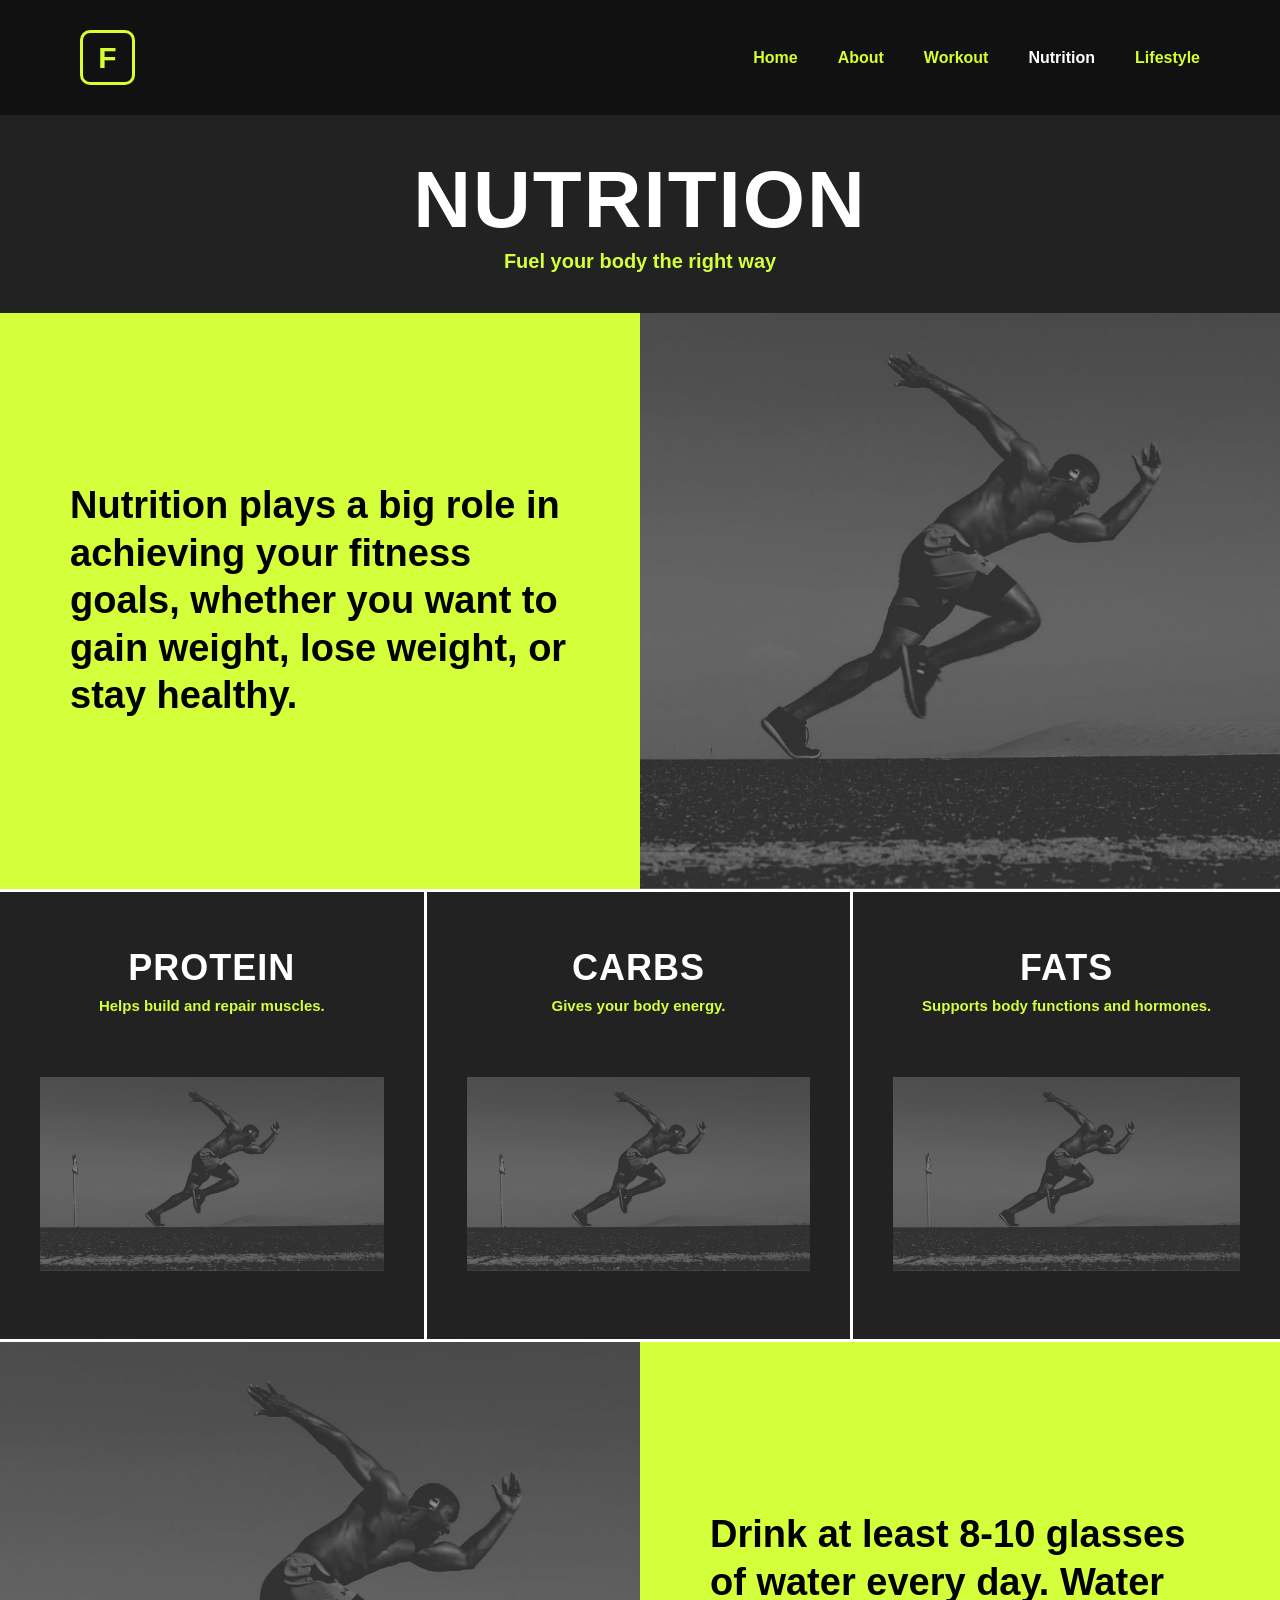
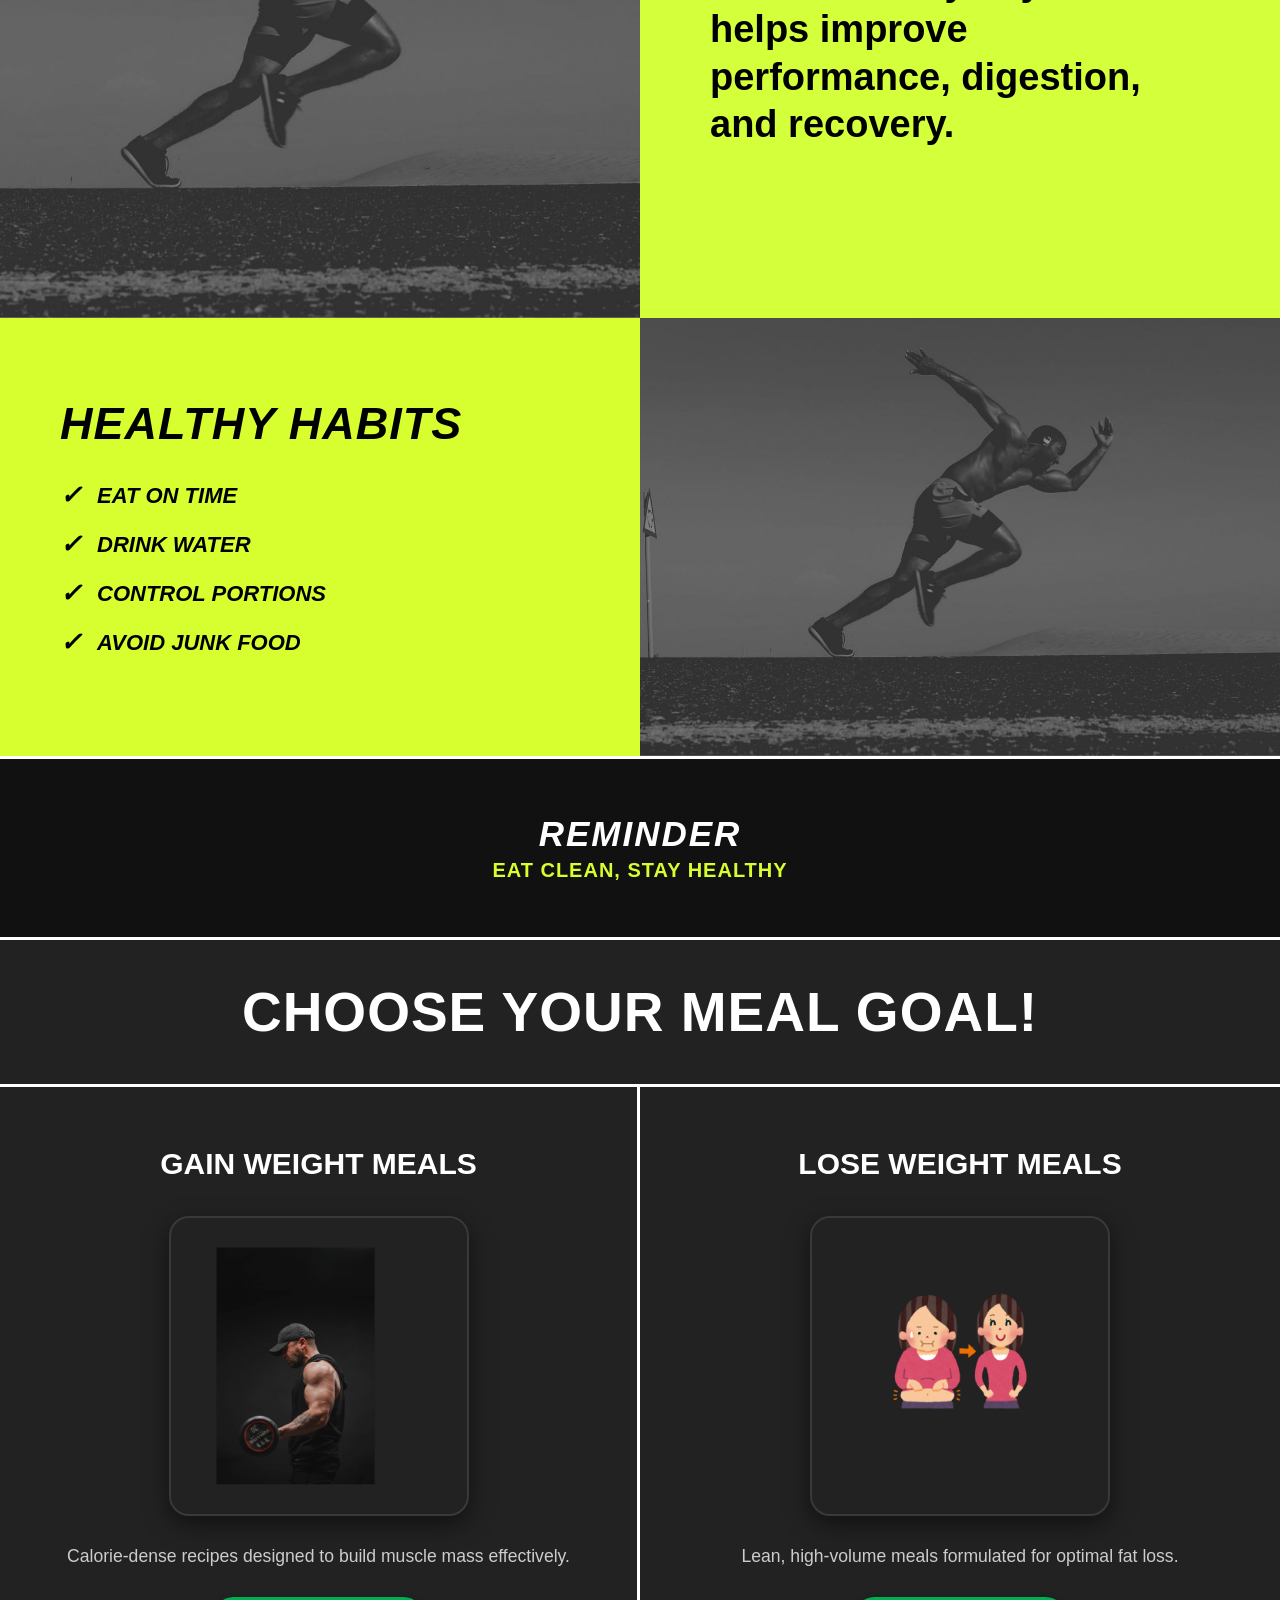
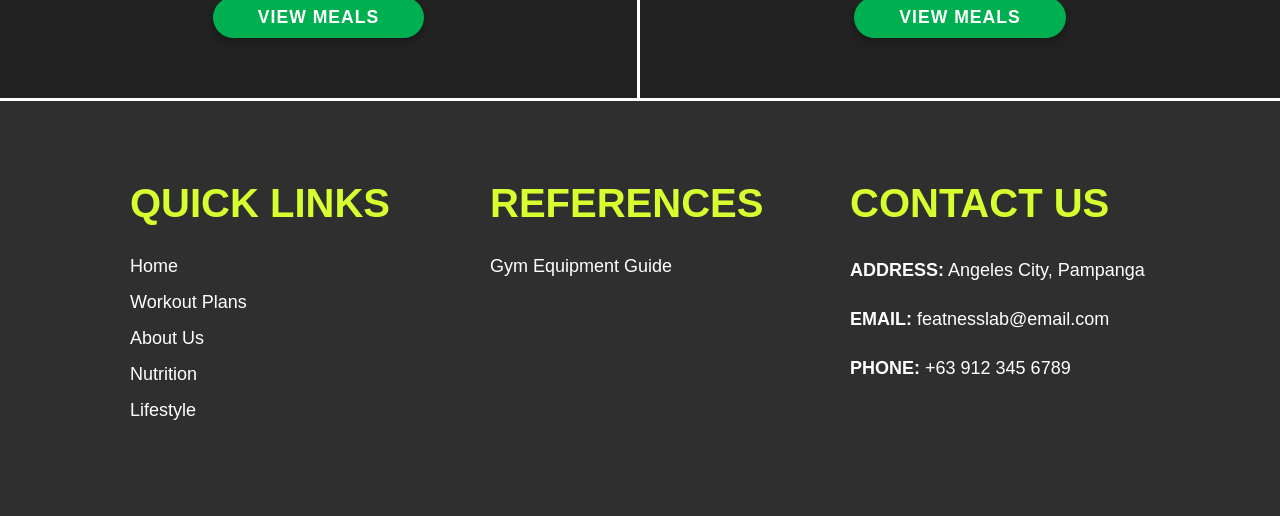
==== pages/nutrition.html @ 154848f8 "Add files via upload" ====
<!DOCTYPE html>
<html lang="en">
<head>
    <meta charset="UTF-8">
    <meta name="viewport" content="width=device-width, initial-scale=1.0">
    <title>Featness Lab - Nutrition</title>
    <link rel="stylesheet" href="../css/style.css">
</head>
<body>
    <nav>
        <div class="logo">F</div>
        <ul class="nav-links">
            <li><a href="../index.html">Home</a></li>
            <li><a href="about.html">About</a></li>
            <li><a href="workout.html">Workout</a></li>
            <li><a href="nutrition.html" class="active">Nutrition</a></li>
            <li><a href="lifestyle.html">Lifestyle</a></li>
        </ul>
    </nav>

    <section class="hero-banner">
        <h1>Nutrition</h1>
        <p>Fuel your body the right way</p>
    </section>

    <section class="split-row">
        <div class="panel-lime-content">
            <h2>Nutrition plays a big role in achieving your fitness goals, whether you want to gain weight, lose weight, or stay healthy.</h2>
        </div>
        <div class="panel-media-frame">
            <img src="../images/home.jpg" alt="Healthy Food">
        </div>
    </section>

    <section class="macro-container-grid">
        <div class="macro-box">
            <h3>PROTEIN</h3>
            <p>Helps build and repair muscles.</p>
            <div class="macro-visual-frame">
                <img src="../images/home.jpg" alt="Protein">
            </div>
        </div>
        <div class="macro-box">
            <h3>CARBS</h3>
            <p>Gives your body energy.</p>
            <div class="macro-visual-frame">
                <img src="../images/home.jpg" alt="Carbs">
            </div>
        </div>
        <div class="macro-box">
            <h3>FATS</h3>
            <p>Supports body functions and hormones.</p>
            <div class="macro-visual-frame">
                <img src="../images/home.jpg" alt="Fats">
            </div>
        </div>
    </section>

    <section class="split-row">
        <div class="panel-media-frame">
            <img src="../images/home.jpg" alt="Hydration">
        </div>
        <div class="panel-lime-content">
            <h2>Drink at least 8-10 glasses of water every day. Water helps improve performance, digestion, and recovery.</h2>
        </div>
    </section>

    <section class="habits-promo-container">
        <div class="healthy-habits-panel">
            <h2>HEALTHY HABITS</h2>
            <ul class="habits-checklist">
                <li>Eat on time</li>
                <li>Drink water</li>
                <li>Control portions</li>
                <li>Avoid junk food</li>
            </ul>
        </div>
        <div class="promo-image-side">
            <img src="../images/home.jpg" alt="Healthy habits lifestyle">
        </div>
    </section>

    <section class="nutri-reminder-bar">
        <h2>REMINDER</h2>
        <p>EAT CLEAN, STAY HEALTHY</p>
    </section>

    <section class="hub-title-section">
        <h2>CHOOSE YOUR MEAL GOAL!</h2>
    </section>

    <section class="hub-display-grid">
        <div class="hub-block">
            <h3>GAIN WEIGHT MEALS</h3>
            <div class="hub-image-frame">
                <img src="../images/gain.png" alt="Gain Weight Meals">
            </div>
            <p class="hub-description">Calorie-dense recipes designed to build muscle mass effectively.</p>
            <a href="meals/gain-meals.html" class="lvl-start-btn">VIEW MEALS</a>
        </div>

        <div class="hub-block">
            <h3>LOSE WEIGHT MEALS</h3>
            <div class="hub-image-frame">
                <img src="../images/lose.png" alt="Lose Weight Meals">
            </div>
            <p class="hub-description">Lean, high-volume meals formulated for optimal fat loss.</p>
            <a href="meals/lose-meals.html" class="lvl-start-btn">VIEW MEALS</a>
        </div>
    </section>
    
    <footer class="footer">
        <div class="footer-box">
            <h2>QUICK LINKS</h2>
            <ul>
                <li><a href="../index.html">Home</a></li>
                <li><a href="workout.html">Workout Plans</a></li>
                <li><a href="about.html">About Us</a></li>
                <li><a href="nutrition.html">Nutrition</a></li>
                <li><a href="lifestyle.html">Lifestyle</a></li>
            </ul>
        </div>

        <div class="footer-box">
            <h2>REFERENCES</h2>
            <ul>
                <li><a href="#">Gym Equipment Guide</a></li>
            </ul>
        </div>

        <div class="footer-box contact-section">
            <h2>CONTACT US</h2>
            <p><strong>ADDRESS:</strong> Angeles City, Pampanga</p>
            <p><strong>EMAIL:</strong> featnesslab@email.com</p>
            <p><strong>PHONE:</strong> +63 912 345 6789</p>
        </div>
    </footer>
</body>
</html>
---- css/style.css ----
* {
    margin: 0;
    padding: 0;
    box-sizing: border-box;
    font-family: 'Poppins', sans-serif;
}

body {
    background: #111;
    color: white;
}

/* NAVIGATION */
nav {
    width: 100%;
    padding: 30px 80px;
    display: flex;
    justify-content: space-between;
    align-items: center;
    background: transparent;
}

.logo {
    width: 55px;
    height: 55px;
    border: 3px solid #d7ff2f;
    color: #d7ff2f;
    display: flex;
    justify-content: center;
    align-items: center;
    font-size: 30px;
    font-weight: bold;
    border-radius: 10px;
}

.nav-links {
    display: flex;
    list-style: none;
    gap: 40px;
}

.nav-links li a {
    text-decoration: none;
    color: #d7ff2f;
    font-weight: 600;
    transition: 0.3s;
}

.nav-links li a:hover,
.nav-links li a.active {
    color: white;
}

/* HERO SECTION */
.hero {
    width: 100%;
    height: 100vh;
    background: linear-gradient(rgba(0,0,0,0.6), rgba(0,0,0,0.6)), url('../images/home.jpg');
    background-size: cover;
    background-position: center;
    position: relative;
}

.content {
    position: absolute;
    top: 53%;
    left: 6%;
    transform: translateY(-50%);
    max-width: 650px;
}

.title {
    display: flex;
    align-items: flex-start;
    gap: 15px;
}

.feat {
    font-family: 'Anton', sans-serif;
    font-size: 200px;
    font-weight: 900;
    color: white;
    font-style: italic;
    line-height: 0.85;
    letter-spacing: -7px;
    text-shadow: 10px 10px 0 rgba(255,255,255,0.15);
}

.side-text {
    display: flex;
    flex-direction: column;
    margin-top: 10px;
}

.ness {
    font-family: 'Anton', sans-serif;
    font-size: 95px;
    font-weight: 900;
    color: #d7ff2f;
    font-style: italic;
    margin-left: 30px;
    margin-top: -15px;
    line-height: 0.9;
}

.lab {
    font-family: 'Anton', sans-serif;
    font-size: 115px;
    font-weight: 900;
    color: #d7ff2f;
    font-style: italic;
    margin-left: 5px;
    margin-top: -5px;
    line-height: 0.8;
}

.content h3 {
    color: #d7ff2f;
    margin-top: 20px;
    letter-spacing: 2px;
}

.content h2 {
    margin-top: 10px;
    font-size: 30px;
    color: rgba(255,255,255,0.55);
    line-height: 1.1;
    letter-spacing: 1px;
}

.content p {
    margin-top: 20px;
    color: #d7ff2f;
    font-size: 14px;
    line-height: 1.5;
    max-width: 500px;
}

/* ABOUT PAGE */
.hero-about-banner {
    text-align: center;
    padding: 90px 20px 80px 20px;
    background-color: #1a1a1a;
    border-bottom: 3px solid #ffffff;
}

.hero-about-banner h1 {
    font-family: 'Anton', sans-serif;
    font-size: 80px;
    letter-spacing: 3px;
    line-height: 1;
    margin-bottom: 15px;
    text-transform: uppercase;
    font-style: italic;
    color: #ffffff;
}

.hero-about-banner h2 {
    font-family: 'Anton', sans-serif;
    font-size: 80px;
    letter-spacing: 3px;
    color: #d7ff2f;
    font-style: italic;
}

.hero-about-banner p {
    color: #d7ff2f;
    font-size: 16px;
    font-weight: 600;
    letter-spacing: 1px;
    text-transform: uppercase;
}

.about-asymmetric-container {
    display: grid;
    grid-template-columns: 1fr 1fr;
    width: 100%;
}

.about-panel {
    padding: 90px 70px;
    display: flex;
    align-items: center;
    justify-content: center;
    min-height: 480px;
}

.about-panel.lime-content {
    background-color: #d7ff2f;
    color: #000000;
}

.about-panel.dark-content {
    background-color: #1a1a1a;
    color: #ffffff;
}

.panel-wrapper {
    width: 100%;
    max-width: 520px;
}

.about-panel h2 {
    font-family: 'Anton', sans-serif;
    font-size: 45px;
    font-style: italic;
    line-height: 1.1;
    margin-bottom: 20px;
    text-transform: uppercase;
}

.about-panel.dark-content h2 {
    color: #d7ff2f;
}

.about-panel p {
    font-size: 15px;
    line-height: 1.6;
    font-weight: 500;
}

.about-checklist {
    list-style: none;
    margin-top: 20px;
}

.about-checklist li {
    font-size: 16px;
    font-weight: bold;
    margin-bottom: 15px;
    display: flex;
    align-items: center;
    gap: 12px;
}

.about-checklist li::before {
    content: "✓";
    font-weight: 900;
}

.about-panel-media {
    width: 100%;
    min-height: 480px;
    background-size: cover;
    background-position: center;
    background-repeat: no-repeat;
}

.about-parallax-block {
    width: 100%;
    background-size: cover;
    background-position: center;
    background-repeat: no-repeat;
    background-attachment: fixed;
    border-bottom: 3px solid #ffffff;
}

.parallax-overlay {
    padding: 110px 20px;
    text-align: center;
    max-width: 800px;
    margin: 0 auto;
    background: linear-gradient(rgba(0,0,0,0.75), rgba(0,0,0,0.75));
}

.parallax-overlay h2 {
    font-family: 'Anton', sans-serif;
    font-size: 55px;
    font-style: italic;
    color: #d7ff2f;
    margin-bottom: 25px;
    text-transform: uppercase;
}

.parallax-overlay p {
    font-size: 16px;
    line-height: 1.7;
    color: #ffffff;
}

/* WORKOUT PAGE */
.workout-container {
    display: flex;
    flex-direction: column;
    justify-content: center;
    align-items: center;
    min-height: 100vh;
    width: 100vw;
    margin: 0;
    padding: 0;
    position: relative;
    z-index: 2;
}

.page-title {
    font-size: 3.8rem;
    font-weight: 900;
    letter-spacing: 2px;
    margin-top: -240px;
    margin-bottom: 100px;
    text-align: center;
    color: #ffffff;
    text-shadow: 3px 3px 6px rgba(0,0,0,0.8);
    text-transform: uppercase;
}

.workout-split {
    display: flex;
    justify-content: center;
    align-items: center;
    gap: 40px;
}

.flip-card {
    background-color: transparent;
    width: 420px;
    height: 520px;
    perspective: 1500px;
}

.flip-card-inner {
    position: relative;
    width: 100%;
    height: 100%;
    text-align: center;
    transition: transform 0.6s cubic-bezier(0.4, 0, 0.2, 1);
    transform-style: preserve-3d;
}

.flip-card:hover .flip-card-inner {
    transform: rotateY(180deg);
}

.flip-card-front, .flip-card-back {
    position: absolute;
    width: 100%;
    height: 100%;
    backface-visibility: hidden;
    border-radius: 20px;
    display: flex;
    flex-direction: column;
    align-items: center;
    justify-content: center;
    padding: 20px;
}

.flip-card-front {
    background-color: rgba(25, 25, 25, 0.6);
    border: 2px solid #222222;
}

.gain-title, .lose-title {
    color: #ccff00;
    font-size: 2.2rem;
    font-weight: 900;
    letter-spacing: 1px;
    margin-bottom: 20px;
}

.hover-hint {
    color: #555555;
    font-size: 0.9rem;
    letter-spacing: 1px;
    text-transform: uppercase;
    margin-top: 5px;
}

.flip-card-back {
    background-color: #1a1a1a;
    color: white;
    border: 2px solid #ccff00;
    transform: rotateY(180deg);
}

.flip-card-back h2 {
    color: #ccff00;
    font-size: 1.8rem;
    margin-bottom: 15px;
    font-weight: 900;
}

.flip-card-back p {
    font-size: 1rem;
    line-height: 1.5;
    color: #cccccc;
    margin-bottom: 30px;
}

.workout-img-box {
    width: 320px;
    height: 280px;
    margin-bottom: 30px;
    background-repeat: no-repeat;
    background-size: cover;
    border-radius: 24px;
    box-shadow: 0 8px 20px rgba(0, 0, 0, 0.4);
}

.gain-img {
    background-image: url('../images/gain.png');
    background-position: 40% center;
}

.lose-img {
    background-image: url('../images/lose.png');
    background-position: 45% center;
}

.divider-line {
    width: 3px;
    height: 350px;
    background-color: #ffffff;
    opacity: 0.5;
}

.start-btn {
    display: inline-block;
    background-color: #00cc66;
    color: #000000;
    text-decoration: none;
    font-weight: bold;
    padding: 12px 65px;
    border-radius: 30px;
    font-size: 1.2rem;
    letter-spacing: 1px;
    box-shadow: 0px 4px 10px rgba(0, 204, 102, 0.3);
    transition: all 0.2s ease;
}

.start-btn:hover {
    transform: scale(1.05);
    background-color: #00ff7f;
    box-shadow: 0px 6px 15px rgba(0, 204, 102, 0.5);
}

/* WORKOUT LEVELS PAGE */
.hero-gain-levels, .hero-lose-levels {
    width: 100%;
    min-height: 100vh;
    background: linear-gradient(rgba(15, 15, 15, 0.85), rgba(15, 15, 15, 0.85)), url('../images/home.jpg');
    background-size: cover;
    background-position: center;
    background-attachment: fixed;
    position: relative;
}

.level-container {
    display: flex;
    flex-direction: column;
    justify-content: center;
    align-items: center;
    width: 100vw;
    min-height: 100vh;
    padding: 100px 0 60px 0;
    box-sizing: border-box;
    position: relative;
}

.subtitle-badge {
    position: absolute;
    top: 100px;
    right: 6%;
    color: #ffffff;
    font-size: 1.1rem;
    font-weight: 700;
    letter-spacing: 1px;
    text-transform: uppercase;
}

.level-split {
    display: flex;
    justify-content: center;
    align-items: center;
    gap: 40px;
    margin-top: 50px;
    width: 85%;
}

.level-card {
    display: flex;
    flex-direction: column;
    align-items: center;
    width: 300px;
    padding: 20px;
    transition: transform 0.3s ease;
}

.level-card:hover {
    transform: translateY(-50px);
}

.level-title {
    font-size: 1.8rem;
    font-weight: 800;
    margin-bottom: 30px;
    letter-spacing: 1.5px;
}

.level-title.beginner { color: #00b050; }
.level-title.intermediate { color: #ffc000; }
.level-title.advanced { color: #ff0000; }

.char-box {
    width: 380px;
    height: 380px;
    background-size: contain;
    background-repeat: no-repeat;
    background-position: center;
    margin-bottom: 40px;
    animation: floatingChar 3s ease-in-out infinite;
}

.intermediate-char { animation-delay: 0.5s; }
.advanced-char { animation-delay: 1s; }

@keyframes floatingChar {
    0% { transform: translateY(0px); }
    50% { transform: translateY(-12px); }
    100% { transform: translateY(0px); }
}

.lvl-start-btn {
    display: inline-block;
    text-decoration: none;
    background-color: #00b050;
    color: #ffffff;
    font-size: 1.1rem;
    font-weight: 700;
    padding: 10px 45px;
    border-radius: 25px;
    transition: all 0.3s ease;
    letter-spacing: 1px;
    box-shadow: 0 4px 10px rgba(0, 0, 0, 0.3);
}

.lvl-start-btn:hover {
    background-color: #ccff00;
    color: #000000;
    box-shadow: 0 0 20px rgba(204, 255, 0, 0.7);
}

.lvl-divider {
    width: 2px;
    height: 350px;
    background: rgba(255, 255, 255, 0.4);
}

/* NUTRITION PAGE */
.hero-banner {
    text-align: center;
    padding: 45px 20px 40px 20px;
    background-color: #222222;
}

.hero-banner h1 {
    font-size: 80px;
    letter-spacing: 2px;
    line-height: 1;
    margin-bottom: 10px;
    text-transform: uppercase;
}

.hero-banner p {
    color: #d4ff3b;
    font-size: 20px;
    font-weight: bold;
}

.split-row {
    display: grid;
    grid-template-columns: 1fr 1fr;
    width: 100%;
}

.panel-lime-content {
    background-color: #d4ff3b;
    color: #000000;
    padding: 90px 70px;
    display: flex;
    align-items: center;
    position: relative;
}

.panel-lime-content h2 {
    font-size: 38px;
    line-height: 1.25;
    font-weight: 900;
}

.panel-media-frame {
    width: 100%;
    aspect-ratio: 1 / 0.9;
    overflow: hidden;
}

.panel-media-frame img {
    width: 100%;
    height: 100%;
    object-fit: cover;
    display: block;
}

.macro-container-grid {
    display: grid;
    grid-template-columns: repeat(3, 1fr);
    border-top: 3px solid #ffffff;
    border-bottom: 3px solid #ffffff;
}

.macro-box {
    background-color: #222222;
    padding: 55px 40px;
    text-align: center;
    border-right: 3px solid #ffffff;
}

.macro-box:last-child {
    border-right: none;
}

.macro-box h3 {
    font-size: 36px;
    letter-spacing: 1px;
    margin-bottom: 8px;
    text-transform: uppercase;
}

.macro-box p {
    color: #d4ff3b;
    font-size: 15px;
    font-weight: bold;
    margin-bottom: 50px;
}

.macro-visual-frame {
    width: 100%;
    height: 220px;
    display: flex;
    justify-content: center;
    align-items: center;
}

.macro-visual-frame img {
    max-height: 100%;
    max-width: 100%;
    object-fit: contain;
}

.habits-promo-container {
    display: grid;
    grid-template-columns: 1fr 1fr;
    width: 100%;
    border-bottom: 3px solid #ffffff;
}

.healthy-habits-panel {
    background-color: #d7ff2f;
    color: #000000;
    padding: 80px 60px;
    display: flex;
    flex-direction: column;
    justify-content: center;
}

.healthy-habits-panel h2 {
    font-family: 'Anton', sans-serif;
    font-size: 45px;
    font-style: italic;
    margin-bottom: 30px;
    text-transform: uppercase;
    letter-spacing: 1px;
}

.habits-checklist {
    list-style: none;
    padding: 0;
    margin: 0;
}

.habits-checklist li {
    font-size: 22px;
    font-weight: 800;
    margin-bottom: 18px;
    display: flex;
    align-items: center;
    text-transform: uppercase;
    font-style: italic;
}

.habits-checklist li::before {
    content: "✓";
    margin-right: 15px;
    font-weight: 900;
    color: #000000;
    font-size: 26px;
}

.promo-image-side {
    background-color: #111111;
    overflow: hidden;
    display: flex;
}

.promo-image-side img {
    width: 100%;
    height: 100%;
    object-fit: cover;
    min-height: 400px;
}

.nutri-reminder-bar {
    text-align: center;
    padding: 55px 20px;
    background-color: #111111;
    border-bottom: 3px solid #ffffff;
}

.nutri-reminder-bar h2 {
    font-family: 'Anton', sans-serif;
    font-size: 35px;
    font-style: italic;
    color: #ffffff;
    letter-spacing: 2px;
    margin-bottom: 5px;
}

.nutri-reminder-bar p {
    color: #d7ff2f;
    font-size: 20px;
    font-weight: bold;
    letter-spacing: 1px;
}

.hub-title-section {
    text-align: center;
    padding: 40px;
    background-color: #222222;
    border-bottom: 3px solid #ffffff;
}

.hub-title-section h2 {
    font-size: 55px;
    letter-spacing: 1px;
}

.hub-display-grid {
    display: grid;
    grid-template-columns: 1fr 1fr;
    border-bottom: 3px solid #ffffff;
}

.hub-block {
    background-color: #222222;
    padding: 60px 40px;
    text-align: center;
    border-right: 3px solid #ffffff;
}

.hub-block:last-child {
    border-right: none;
}

.hub-block h3 {
    color: #ffffff;
    text-decoration: none;
    font-size: 30px;
    margin-bottom: 35px;
    font-weight: bold;
    text-transform: uppercase;
}

.hub-image-frame {
    width: 300px;
    height: 300px;
    margin: 0 auto 30px auto;
    overflow: hidden;
    border-radius: 20px;
    box-shadow: 0 8px 25px rgba(0, 0, 0, 0.5);
    border: 2px solid rgba(255, 255, 255, 0.1);
    display: block;
}

.hub-image-frame img {
    width: 100%;
    height: 100%;
    object-fit: cover;
    display: block;
}

.hub-description {
    font-size: 1.1rem;
    color: #cccccc;
    font-weight: normal;
    margin-bottom: 30px;
}

/* MEAL PAGES */
.hero-meals {
    text-align: center;
    padding: 60px 20px 40px 20px;
    background-color: #222222;
    border-bottom: 3px solid #ffffff;
}

.hero-meals h1 {
    font-size: 55px;
    text-transform: uppercase;
    letter-spacing: 2px;
    margin-bottom: 10px;
    font-weight: 900;
}

.hero-meals p {
    color: #d4ff3b;
    font-size: 20px;
    font-weight: bold;
    text-transform: uppercase;
    letter-spacing: 1px;
}

.meal-plan-section {
    max-width: 1100px;
    margin: 0 auto;
    padding: 40px 20px;
}

.section-title {
    font-size: 32px;
    text-transform: uppercase;
    letter-spacing: 1px;
    margin: 40px 0 30px 0;
    color: #ffffff;
    border-left: 5px solid #d4ff3b;
    padding-left: 15px;
    font-weight: bold;
}

.meals-grid {
    display: grid;
    grid-template-columns: 1fr 1fr;
    gap: 45px;
    margin-bottom: 60px;
}

.meal-card {
    background-color: #222222;
    border-radius: 20px;
    padding: 45px 30px 35px 30px;
    display: flex;
    flex-direction: column;
    align-items: center;
    justify-content: center;
    position: relative;
    min-height: 320px;
    box-shadow: 0 8px 25px rgba(0, 0, 0, 0.6);
    border: 2px solid rgba(255, 255, 255, 0.05);
    transition: transform 0.3s ease, border-color 0.3s ease;
}

.meal-card:hover {
    transform: scale(1.02);
    border-color: rgba(212, 255, 59, 0.3);
}

.meal-badge {
    background-color: #d4ff3b;
    color: #000000;
    font-weight: bold;
    text-transform: uppercase;
    padding: 8px 35px;
    font-size: 16px;
    border-radius: 5px;
    position: absolute;
    top: -18px;
    letter-spacing: 1px;
    box-shadow: 0 4px 12px rgba(212, 255, 59, 0.3);
}

.food-illustrations {
    width: 100%;
    height: 180px;
    margin-top: 15px;
    border-radius: 12px;
    background-size: cover;
    background-position: center;
    background-repeat: no-repeat;
    box-shadow: inset 0 0 20px rgba(0,0,0,0.5);
}

.tips-section {
    text-align: center;
    padding: 60px 20px;
    background-color: #222222;
    border-top: 3px solid #ffffff;
    border-bottom: 3px solid #ffffff;
}

.tips-section h2 {
    font-size: 45px;
    text-transform: uppercase;
    letter-spacing: 2px;
    margin-bottom: 10px;
    font-weight: bold;
}

.tips-section p {
    color: #d4ff3b;
    font-size: 22px;
    font-weight: bold;
}

/* LIFESTYLE PAGE */
.hero-lifestyle {
    text-align: center;
    padding: 60px 20px 40px;
    background-color: #222222;
    border-bottom: 3px solid #ffffff;
}

.hero-lifestyle h1 {
    font-size: 80px;
    text-transform: uppercase;
    letter-spacing: 2px;
    margin-bottom: 10px;
    font-weight: 900;
}

.hero-lifestyle p {
    color: #d7ff2f;
    font-size: 20px;
    font-weight: bold;
    text-transform: uppercase;
}

.lifestyle-grid {
    display: grid;
    grid-template-columns: 1fr 1fr;
    width: 100%;
}

.lifestyle-text-block {
    display: flex;
    align-items: center;
    padding: 60px;
}

.lifestyle-content {
    max-width: 450px;
    margin: 0 auto;
    width: 100%;
}

.lifestyle-text-block h2 {
    font-size: 42px;
    font-weight: 900;
    text-transform: uppercase;
    margin-bottom: 25px;
    letter-spacing: 1px;
}

.lifestyle-text-block ul {
    list-style: none;
}

.lifestyle-text-block ul li {
    font-size: 24px;
    font-weight: 700;
    font-style: italic;
    margin-bottom: 12px;
    position: relative;
    padding-left: 20px;
}

.lifestyle-text-block ul li::before {
    content: "•";
    position: absolute;
    left: 0;
}

.lifestyle-text-block.lime-bg {
    background-color: #d7ff2f;
    color: #000000;
}

.lifestyle-text-block.dark-bg {
    background-color: #222222;
    color: #d7ff2f;
}

.lifestyle-image-block img {
    width: 100%;
    height: 100%;
    object-fit: cover;
    display: block;
    min-height: 350px;
}

.motivation-section {
    background-color: #1a1a1a;
    padding: 50px 20px;
    text-align: center;
}

.motivation-border {
    border: 4px solid #7f00ff;
    max-width: 900px;
    margin: 0 auto;
    padding: 30px 20px;
}

.motivation-border h2 {
    font-size: 36px;
    font-weight: 900;
    letter-spacing: 1px;
    margin-bottom: 10px;
}

.motivation-border p {
    color: #d7ff2f;
    font-size: 22px;
    font-weight: 700;
    font-style: italic;
}

/* FOOTER */
.footer {
    background: #2f2f2f;
    display: flex;
    justify-content: space-around;
    flex-wrap: wrap;
    padding: 80px 100px;
}

.footer-box {
    width: 300px;
}

.footer-box h2 {
    color: #d7ff2f;
    font-size: 40px;
    margin-bottom: 30px;
}

.footer-box ul {
    list-style: none;
}

.footer-box ul li {
    margin-bottom: 15px;
}

.footer-box ul li a {
    text-decoration: none;
    color: white;
    font-size: 18px;
    transition: 0.3s;
}

.footer-box ul li a:hover {
    color: #d7ff2f;
}

.footer-box p {
    margin-bottom: 20px;
    font-size: 18px;
    line-height: 1.6;
}

/* RESPONSIVE */
@media (max-width: 900px) {
    .about-asymmetric-container,
    .split-row,
    .habits-promo-container,
    .hub-display-grid,
    .meals-grid,
    .lifestyle-grid {
        grid-template-columns: 1fr;
    }
    
    .workout-split,
    .level-split {
        flex-direction: column;
        gap: 30px;
    }
    
    .divider-line,
    .lvl-divider {
        display: none;
    }
}
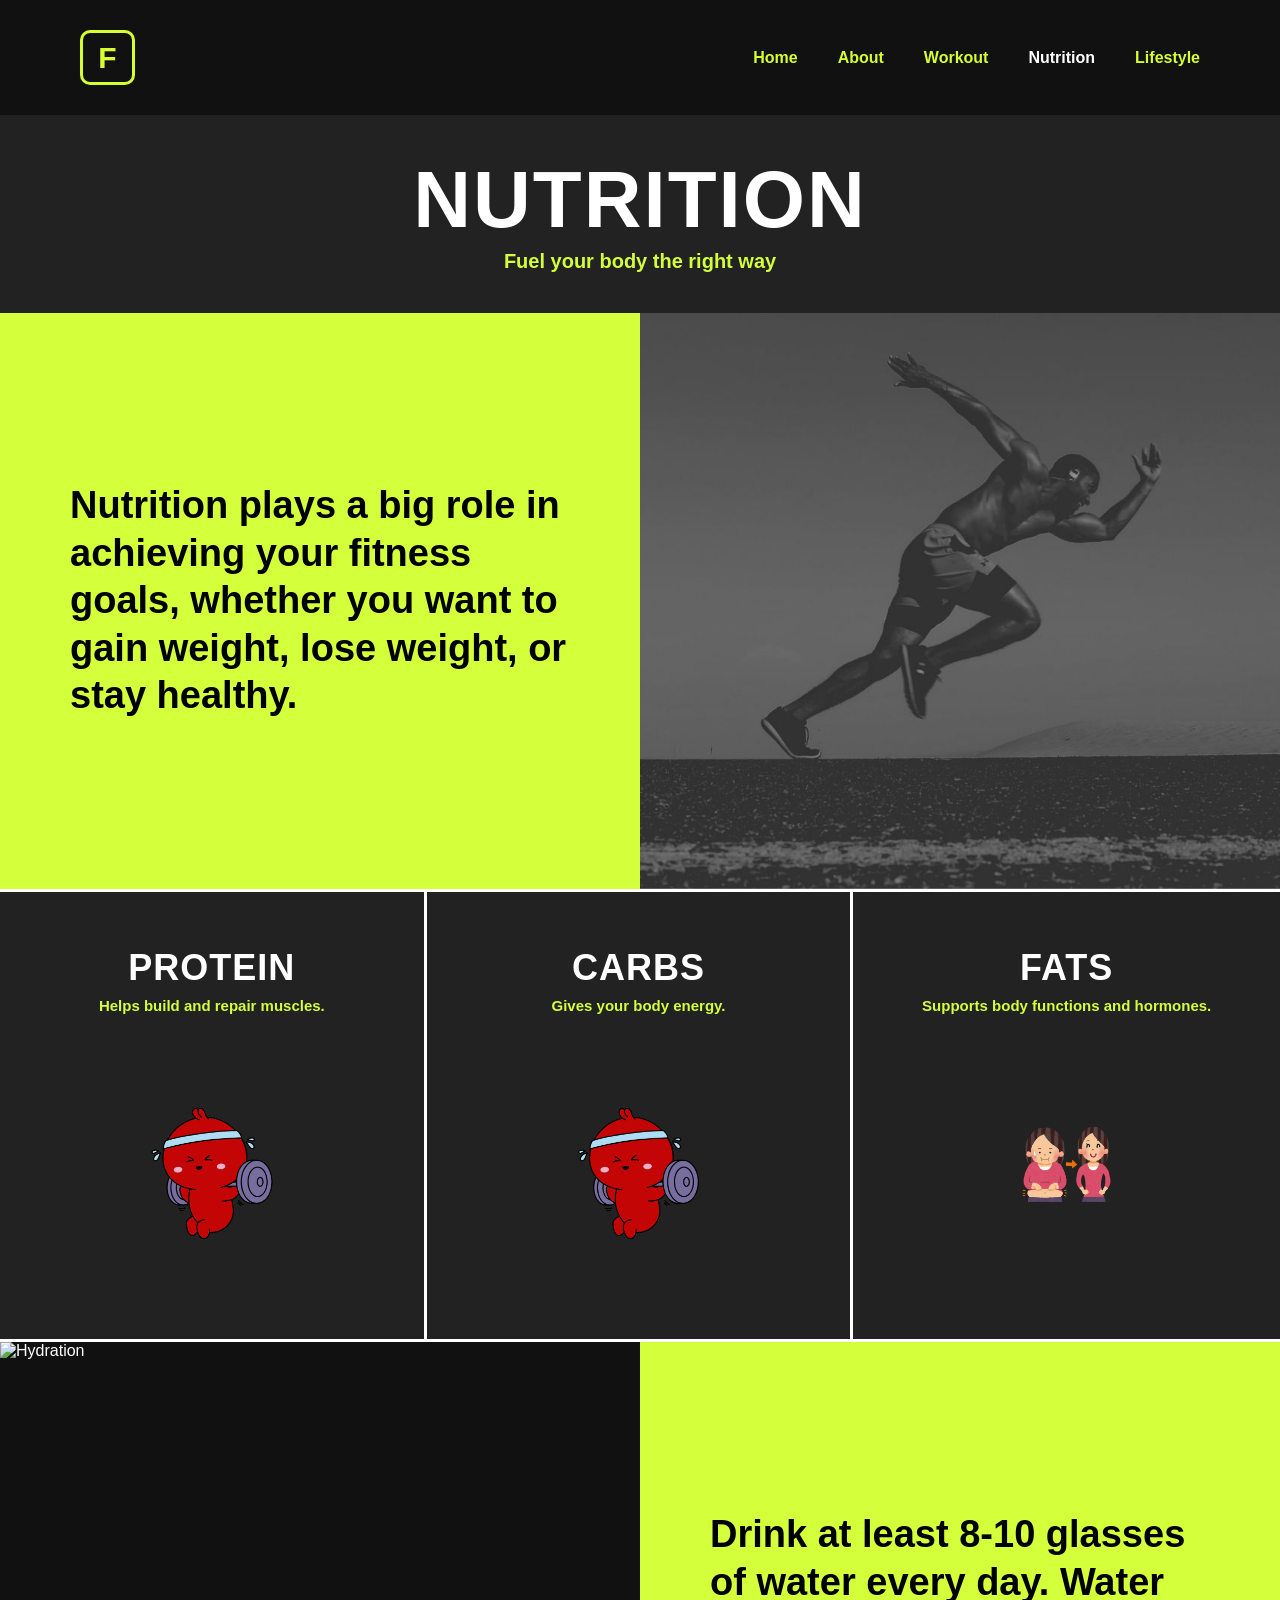
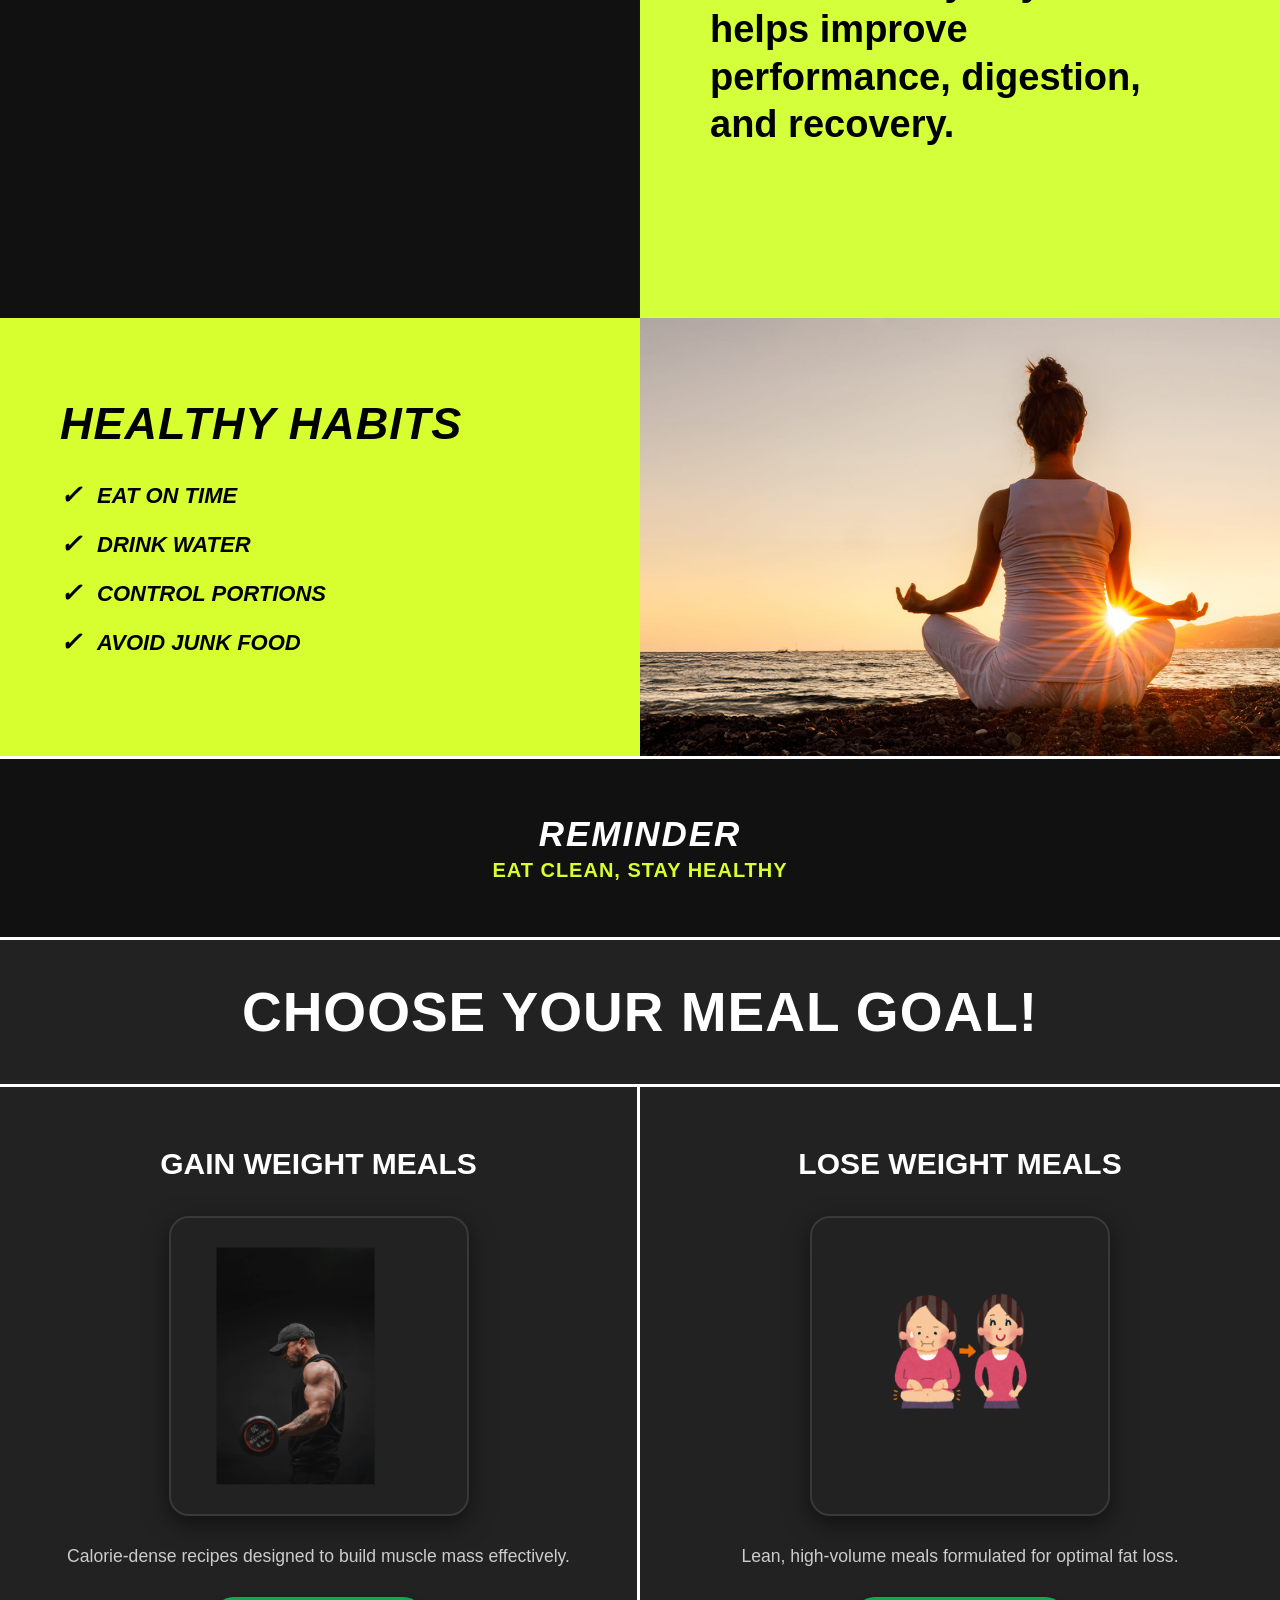
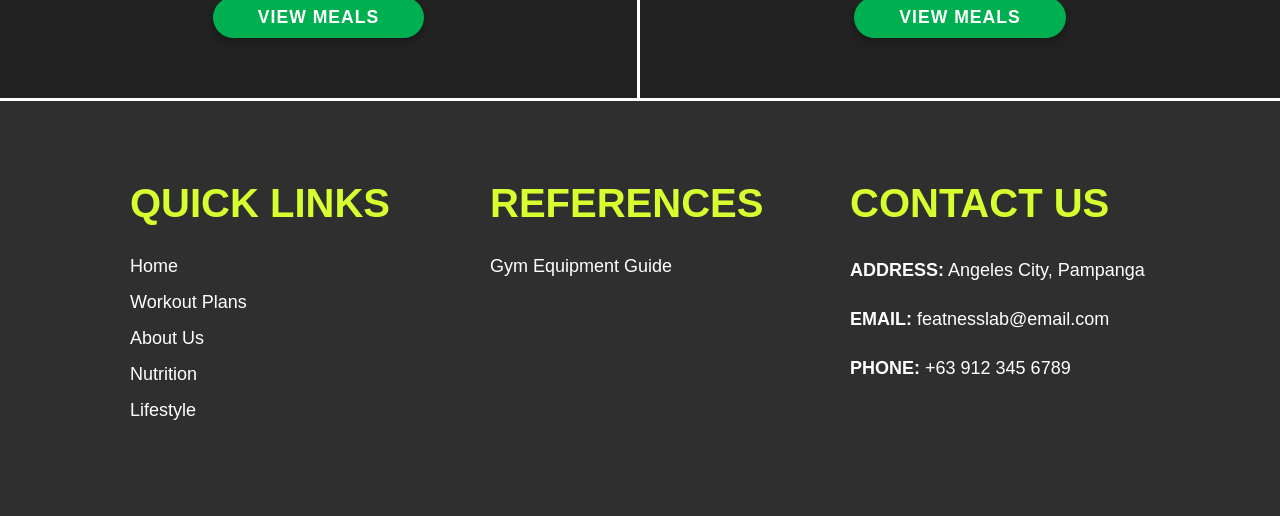
==== commit 12cc65cd: "Update nutrition.html" ====
--- a/pages/nutrition.html
+++ b/pages/nutrition.html
@@ -37,28 +37,28 @@
             <h3>PROTEIN</h3>
             <p>Helps build and repair muscles.</p>
             <div class="macro-visual-frame">
-                <img src="../images/home.jpg" alt="Protein">
+                <img src="../images/g_advance.png" alt="Protein">
             </div>
         </div>
         <div class="macro-box">
             <h3>CARBS</h3>
             <p>Gives your body energy.</p>
             <div class="macro-visual-frame">
-                <img src="../images/home.jpg" alt="Carbs">
+                <img src="../images/g_advance.png" alt="Carbs">
             </div>
         </div>
         <div class="macro-box">
             <h3>FATS</h3>
             <p>Supports body functions and hormones.</p>
             <div class="macro-visual-frame">
-                <img src="../images/home.jpg" alt="Fats">
+                <img src="../images/lose.png" alt="Fats">
             </div>
         </div>
     </section>
 
     <section class="split-row">
         <div class="panel-media-frame">
-            <img src="../images/home.jpg" alt="Hydration">
+            <img src="../images/hydration.png" alt="Hydration">
         </div>
         <div class="panel-lime-content">
             <h2>Drink at least 8-10 glasses of water every day. Water helps improve performance, digestion, and recovery.</h2>
@@ -76,7 +76,7 @@
             </ul>
         </div>
         <div class="promo-image-side">
-            <img src="../images/home.jpg" alt="Healthy habits lifestyle">
+            <img src="../images/mental4.png" alt="Healthy habits lifestyle">
         </div>
     </section>
 
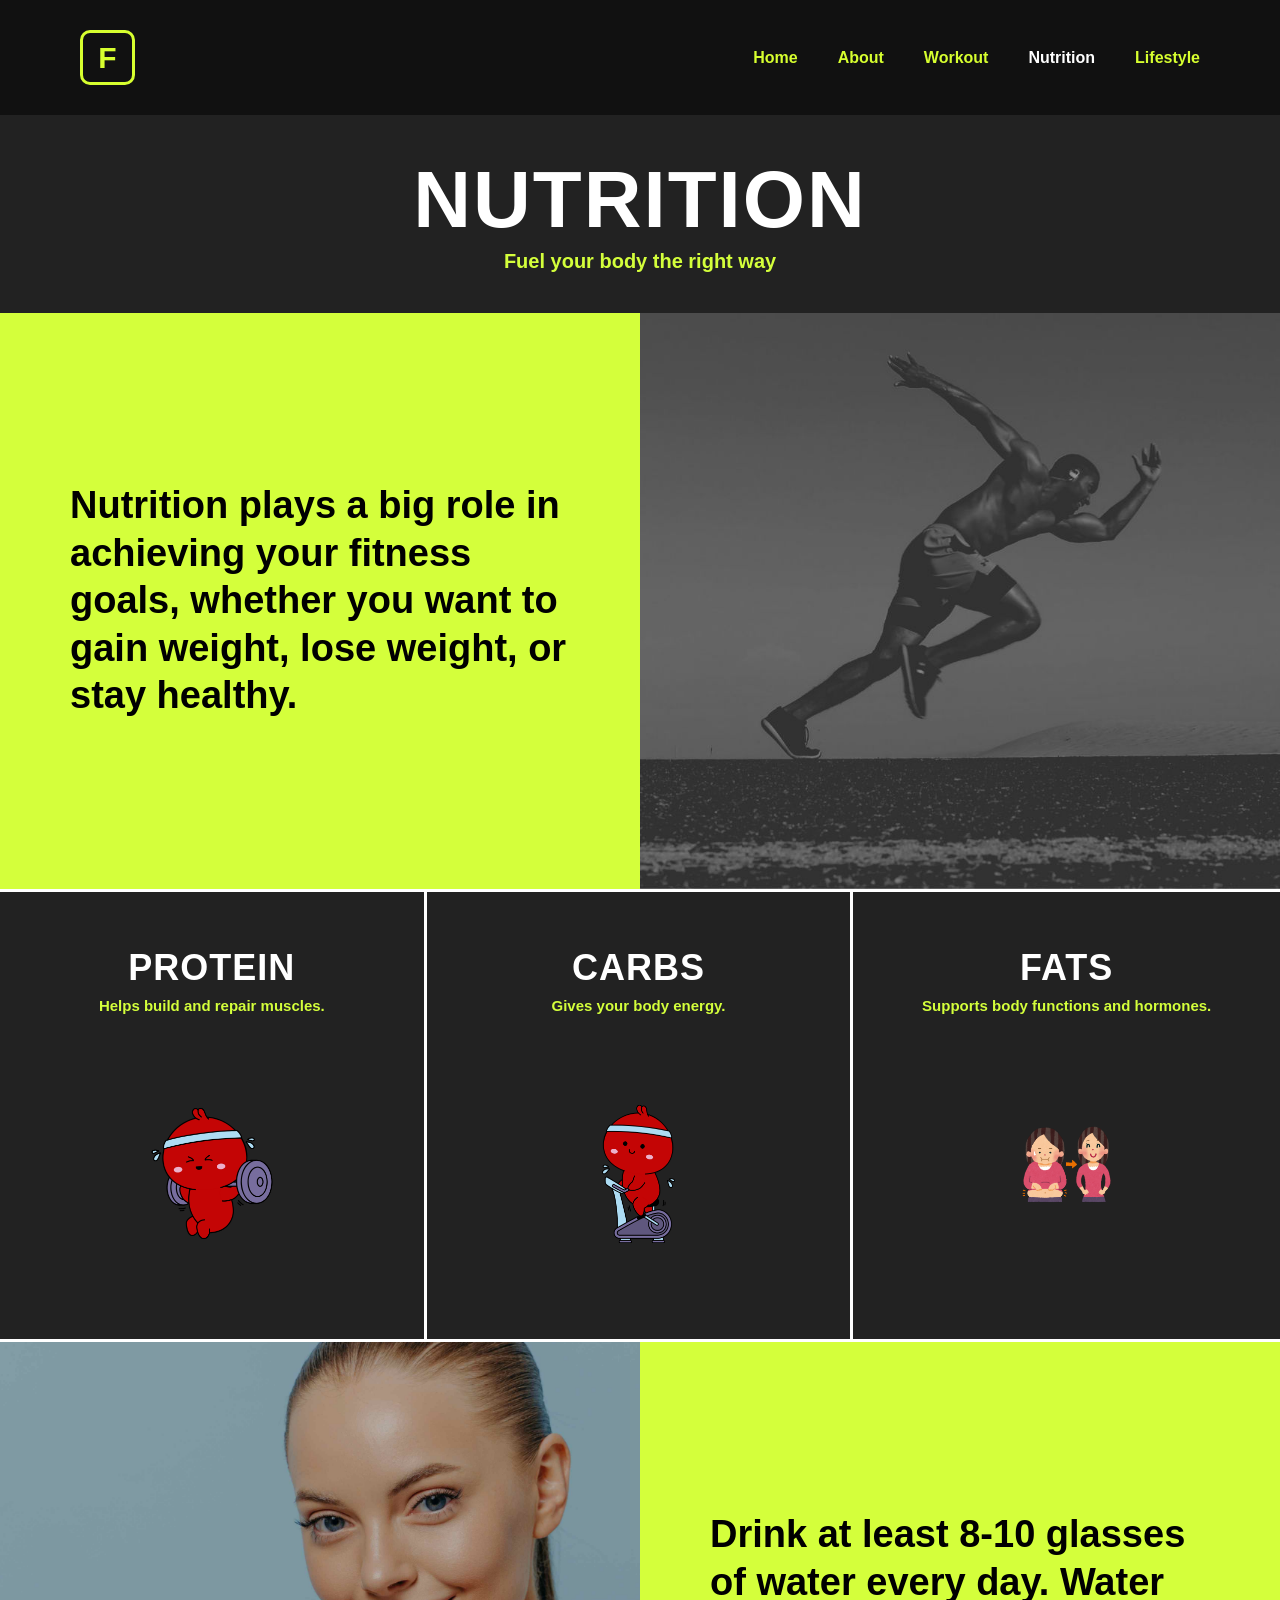
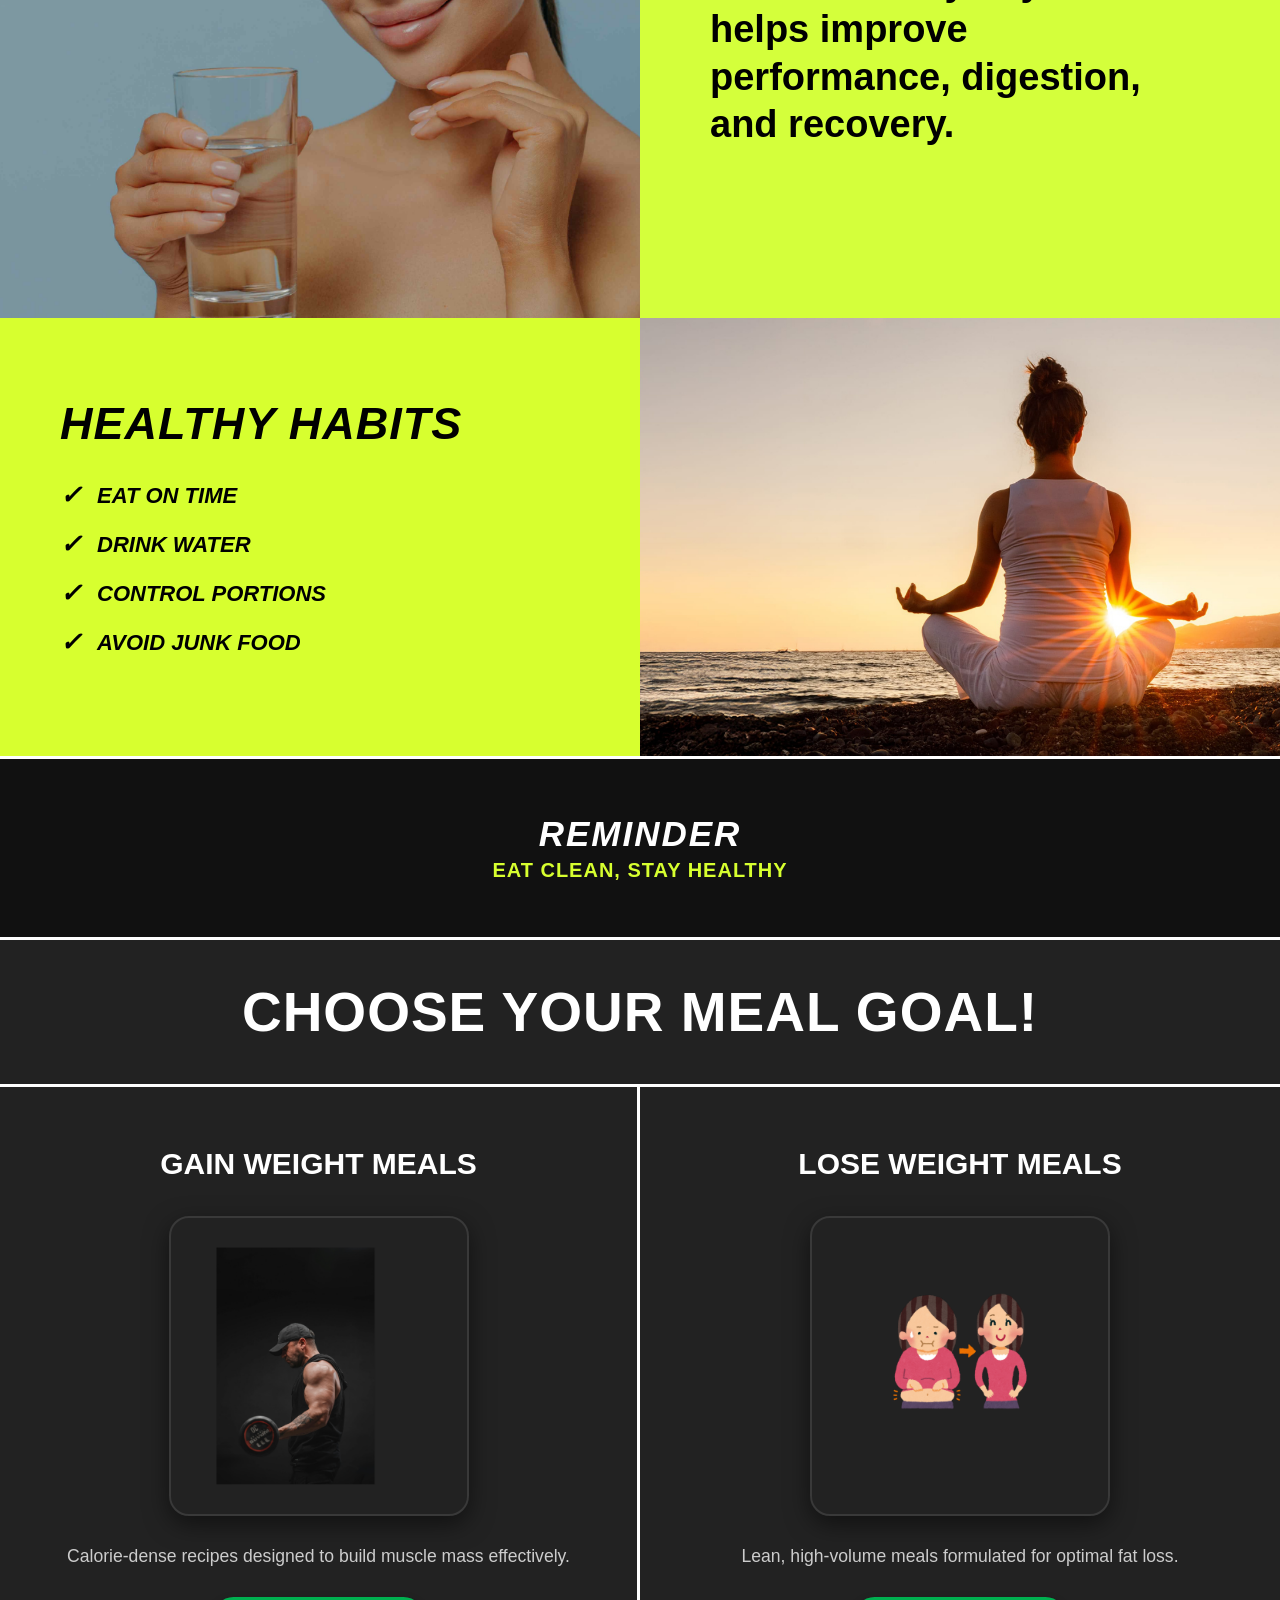
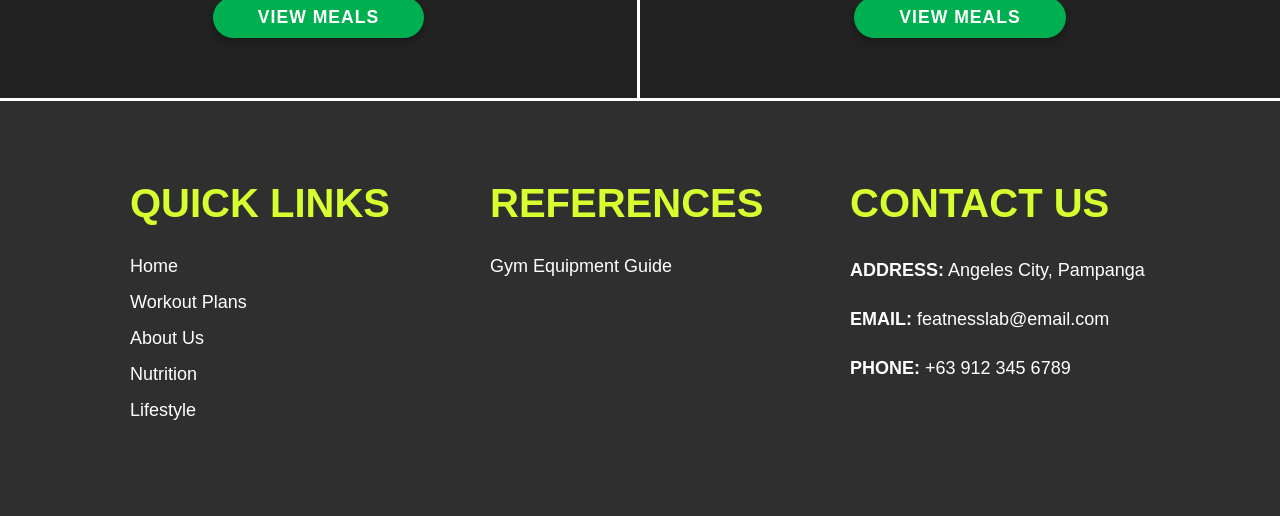
==== commit 97046de1: "Update nutrition.html" ====
--- a/pages/nutrition.html
+++ b/pages/nutrition.html
@@ -44,7 +44,7 @@
             <h3>CARBS</h3>
             <p>Gives your body energy.</p>
             <div class="macro-visual-frame">
-                <img src="../images/g_advance.png" alt="Carbs">
+                <img src="../images/l_advance.png" alt="Carbs">
             </div>
         </div>
         <div class="macro-box">
@@ -58,7 +58,7 @@
 
     <section class="split-row">
         <div class="panel-media-frame">
-            <img src="../images/hydration.png" alt="Hydration">
+            <img src="../images/hydraton.png" alt="Hydration">
         </div>
         <div class="panel-lime-content">
             <h2>Drink at least 8-10 glasses of water every day. Water helps improve performance, digestion, and recovery.</h2>
